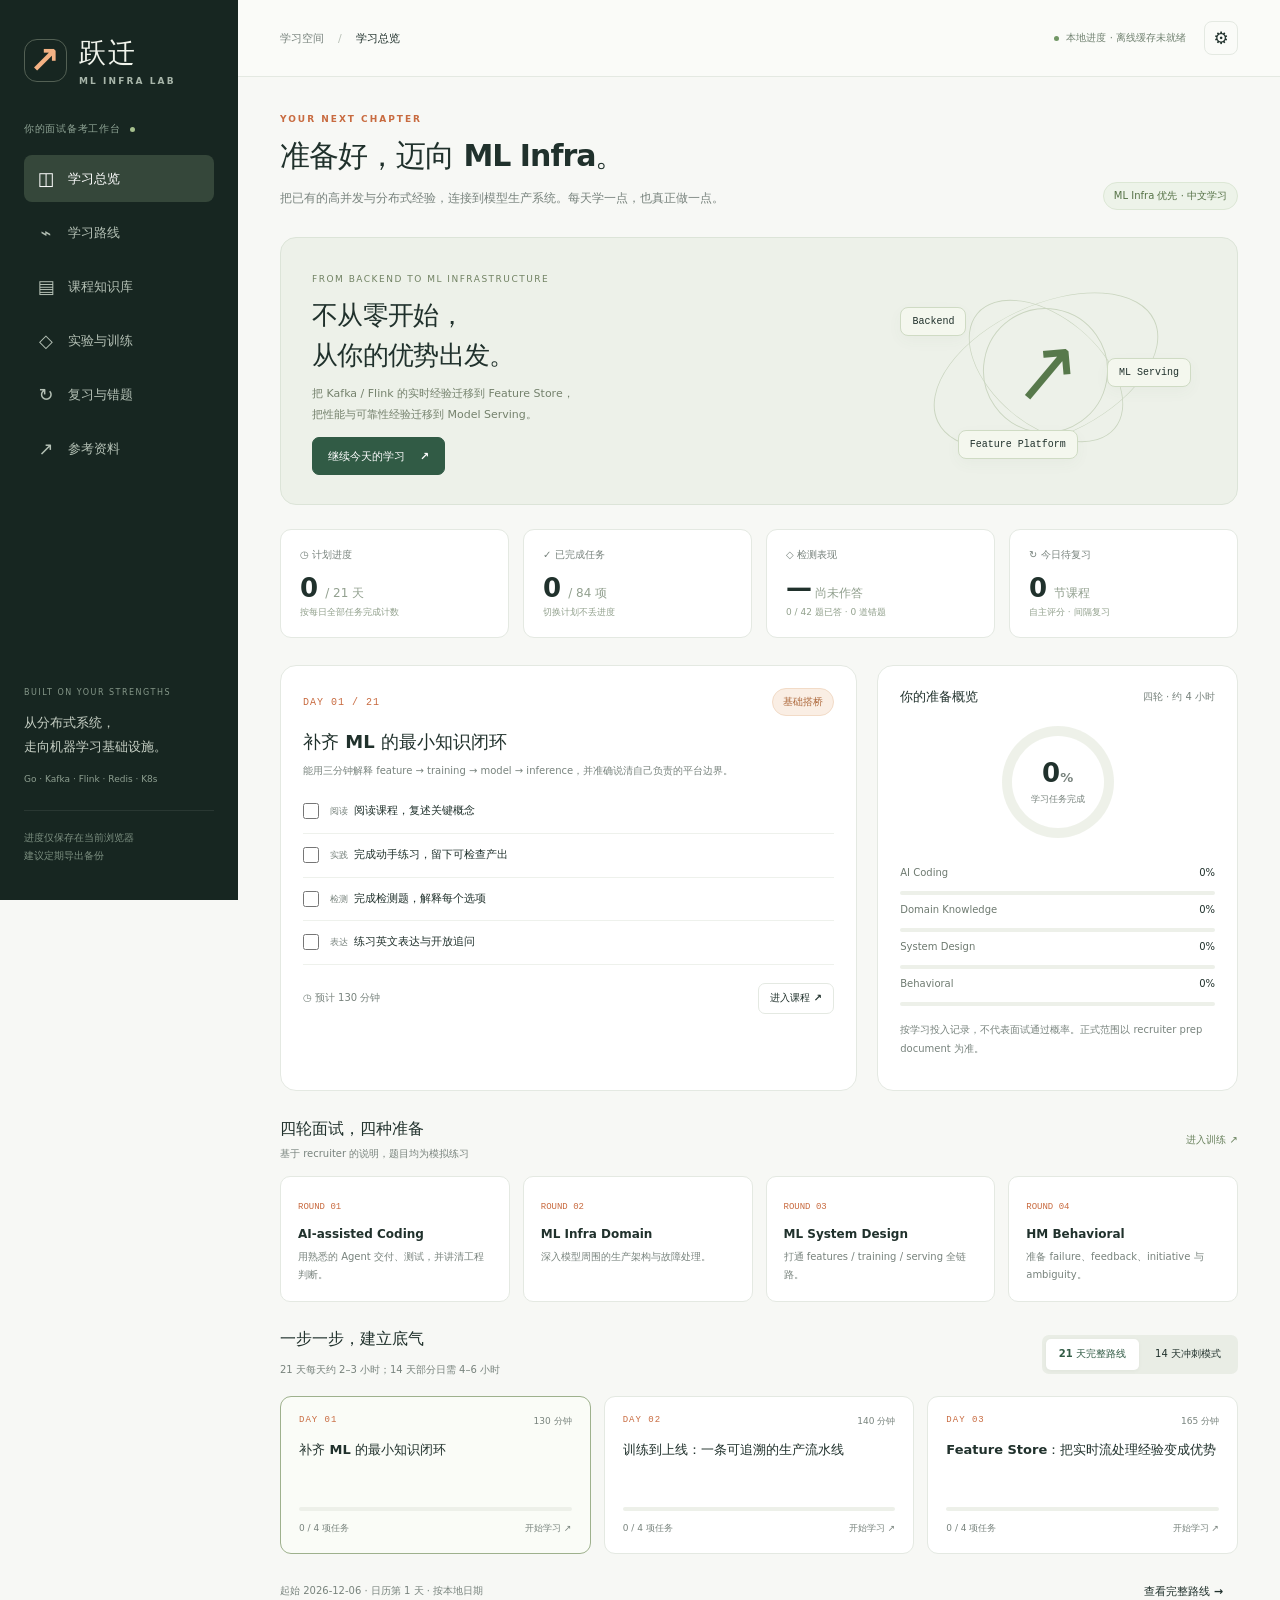
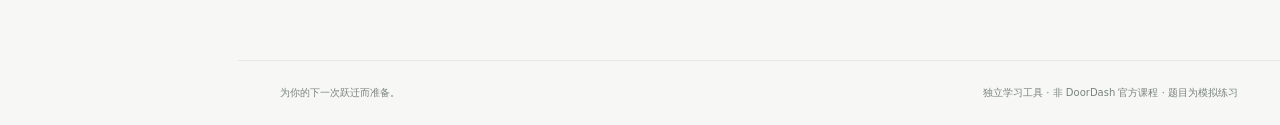
==== ml-infra-prep/index.html @ b17bc9bf "Build Chinese ML infrastructure interview study site" ====
<!doctype html>
<html lang="zh-CN">
<head>
  <meta charset="utf-8">
  <meta name="viewport" content="width=device-width,initial-scale=1">
  <meta name="theme-color" content="#172621">
  <meta name="description" content="为后端工程师设计的 14–21 天 DoorDash ML Infrastructure 中文面试备考工作台。课程、实战、模拟面试与本地学习进度。">
  <title>跃迁 · DoorDash ML Infra 备考工作台</title>
  <link rel="icon" href="./icon.svg" type="image/svg+xml">
  <link rel="manifest" href="./manifest.webmanifest">
  <link rel="stylesheet" href="./style.css">
  <script defer src="./curriculum.js"></script>
  <script defer src="./app.js"></script>
</head>
<body>
  <a class="skip" href="#main">跳到主要内容</a>
  <aside class="sidebar" aria-label="主要导航">
    <a class="brand" href="#home"><span class="brand-mark">↗</span><span>跃迁<span class="brand-en">ML INFRA LAB</span></span></a>
    <div class="workspace-label">你的面试备考工作台 <span class="live-dot"></span></div>
    <nav id="navigation"></nav>
    <div class="sidebar-bottom"><div class="mini-label">BUILT ON YOUR STRENGTHS</div><p>从分布式系统，<br>走向机器学习基础设施。</p><div class="stack">Go · Kafka · Flink · Redis · K8s</div><div class="privacy-note">进度仅保存在当前浏览器<br>建议定期导出备份</div></div>
  </aside>
  <div class="shell">
    <header class="topbar"><div><span class="breadcrumb">学习空间</span><span class="separator">/</span><span id="page-name">学习总览</span></div><div class="top-actions"><span class="save-status" id="save-status">本地进度</span><button class="icon-btn" id="settings-button" aria-label="打开学习设置">⚙</button></div></header>
    <main id="main" tabindex="-1"></main>
    <footer>为你的下一次跃迁而准备。<span>独立学习工具 · 非 DoorDash 官方课程 · 题目为模拟练习</span></footer>
  </div>
  <dialog id="settings-dialog" aria-labelledby="settings-title"><div class="dialog-head"><h2 id="settings-title">学习设置与备份</h2><button class="icon-btn" data-close="settings-dialog" aria-label="关闭设置">✕</button></div><div id="settings-content"></div></dialog>
  <div id="toast" role="status" aria-live="polite"></div>
  <noscript>请开启 JavaScript 使用课程、进度与复习功能。课程数据也可在离线包的 curriculum.js 中阅读。</noscript>
</body>
</html>
---- ml-infra-prep/style.css ----
:root{--ink:#20312c;--muted:#78837d;--paper:#f7f8f5;--white:#fff;--line:#e4e9e2;--green:#315b45;--orange:#c86b40;--soft:#eaf0e8;--dark:#172621;--radius:16px;font-family:Inter,"PingFang SC","Microsoft YaHei",system-ui,sans-serif;color:var(--ink);background:var(--paper);font-synthesis:none}
*{box-sizing:border-box}body{margin:0}button,input,select,textarea{font:inherit}button,a,input,select,textarea{-webkit-tap-highlight-color:transparent}button{cursor:pointer}a{color:inherit;text-decoration:none}button:focus-visible,a:focus-visible,input:focus-visible,select:focus-visible,textarea:focus-visible,summary:focus-visible{outline:3px solid #d28d60;outline-offset:4px}button:disabled{opacity:.55;cursor:default}button{color:inherit}h1,h2,h3,h4,p{margin-top:0}button{touch-action:manipulation}.skip{position:fixed;left:20px;top:-60px;background:white;z-index:100;padding:12px}.skip:focus{top:10px}
.sidebar{position:fixed;width:238px;inset:0 auto 0 0;background:var(--dark);color:#f1f4ec;padding:35px 24px;z-index:10;display:flex;flex-direction:column}.brand{display:flex;gap:12px;align-items:center;font-weight:650;font-size:27px;letter-spacing:2px}.brand-mark{display:grid;place-items:center;width:43px;height:43px;border:1px solid #536054;border-radius:13px;color:#f4b284;font-size:37px;line-height:1}.brand-en{display:block;font-size:9px;letter-spacing:2.1px;color:#a8b6aa;margin-top:5px}.workspace-label{font-size:10px;color:#8fa495;margin:36px 0 19px;letter-spacing:.7px;display:flex;align-items:center;gap:10px}.live-dot{width:5px;height:5px;background:#a5bf8d;border-radius:50%}nav{display:grid;gap:7px}.nav-link{display:flex;align-items:center;gap:13px;padding:13px;border-radius:8px;color:#b4c0b5;font-size:13px;transition:background .2s}.nav-link:hover{background:#ffffff0a;color:white}.nav-link.active{color:#fff;background:#35473a}.nav-icon{width:18px;text-align:center;font-size:18px}.nav-count{margin-left:auto;background:#ffffff13;padding:2px 6px;border-radius:4px;font-size:10px}.sidebar-bottom{margin-top:auto;padding-top:40px}.mini-label{font-size:8px;letter-spacing:1.5px;color:#859789}.sidebar-bottom p{font-size:13px;line-height:1.9;color:#c7d0c5;margin:14px 0}.stack{font-size:9px;color:#8d9e90}.privacy-note{border-top:1px solid #ffffff14;margin-top:26px;padding-top:18px;color:#7c8f80;font-size:10px;line-height:1.8}.shell{margin-left:238px}.topbar{height:77px;border-bottom:1px solid var(--line);padding:0 42px;display:flex;justify-content:space-between;align-items:center;font-size:11px;background:#fafbf8}.breadcrumb{color:var(--muted)}.separator{color:#b8c0b7;padding:0 14px}.top-actions{display:flex;gap:18px;align-items:center}.save-status{color:#708170;font-size:10px}.save-status:before{content:"";display:inline-block;background:#719765;width:5px;height:5px;border-radius:50%;margin-right:7px}.icon-btn{border:1px solid var(--line);background:transparent;border-radius:8px;min-height:34px;min-width:34px;font-size:17px}.icon-btn:hover{background:var(--soft)}main{padding:37px 42px 50px;max-width:1560px;margin:auto;min-height:calc(100vh - 150px)}footer{padding:25px 42px;border-top:1px solid var(--line);font-size:10px;color:var(--muted);display:flex;justify-content:space-between;gap:12px}.eyebrow{font-size:9px;letter-spacing:2px;color:var(--orange);font-weight:650;margin-bottom:12px}.page-heading{display:flex;justify-content:space-between;align-items:flex-end;gap:24px;margin-bottom:27px}.page-heading h1{font-size:30px;font-weight:600;letter-spacing:-1px;margin:0 0 10px}.subtitle{color:var(--muted);font-size:12px;line-height:1.9;margin:0}.pill{font-size:10px;padding:6px 10px;border:1px solid var(--line);border-radius:20px;white-space:nowrap;background:white}.pill.green{background:#edf3e9;color:#547145;border-color:#dce7d5}.pill.orange{background:#faeee4;color:#ad683b;border-color:#f2dbc7}.pill.dark{background:var(--green);color:white;border-color:var(--green)}.hero{border:1px solid #dce4d8;border-radius:var(--radius);background:#edf1e9;position:relative;overflow:hidden;display:grid;grid-template-columns:1.5fr 1fr;margin-bottom:24px;min-height:214px}.hero-copy{padding:29px 31px;z-index:1}.hero h2{font-size:26px;font-weight:580;line-height:1.55;letter-spacing:-.7px;margin:9px 0}.hero p{font-size:11px;line-height:1.9;color:#74816c;max-width:400px}.hero-meta{font-size:9px;letter-spacing:1.5px;color:#718263}.hero-art{position:relative;min-height:180px;display:flex;align-items:center;justify-content:center}.orbit{position:absolute;width:240px;height:240px;border:1px solid #cbd6c1;border-radius:50%;transform:rotate(-25deg) scaleY(.55)}.orbit:nth-child(2){width:180px;height:180px;transform:rotate(40deg) scaleY(.6)}.orbit:nth-child(3){width:125px;height:125px;transform:rotate(10deg)}.orbit-label{position:absolute;border:1px solid #cfdbc4;background:#f4f7ee;padding:8px 11px;border-radius:8px;font-family:monospace;font-size:10px;box-shadow:0 5px 15px #4b654b0a}.orbit-label.one{left:12%;top:26%}.orbit-label.two{right:12%;top:45%}.orbit-label.three{left:27%;bottom:17%}.art-arrow{font-size:84px;font-weight:200;color:#57794b;transform:rotate(-5deg)}.button{display:inline-flex;align-items:center;justify-content:center;gap:8px;border:1px solid var(--line);background:white;border-radius:7px;padding:10px 15px;font-size:11px;min-height:38px;font-weight:550}.button:hover{filter:brightness(.97);border-color:#a7b8a1}.button.primary{background:var(--green);color:white;border-color:var(--green)}.button.small{font-size:10px;padding:7px 11px;min-height:31px}.button.danger{color:#a73d31}.button.ghost{border:0;background:transparent;padding-left:0}.arrow{margin-left:7px}.stats{display:grid;grid-template-columns:repeat(4,1fr);gap:14px;margin-bottom:27px}.stat{border:1px solid var(--line);background:white;border-radius:11px;padding:18px 19px}.stat-label{font-size:10px;color:var(--muted);display:flex;align-items:center;gap:8px}.stat-value{font-size:26px;letter-spacing:-1px;margin:11px 0 3px;font-weight:570}.stat-value span{font-size:12px;color:#92a08f;letter-spacing:0;font-weight:400}.stat-note{font-size:9px;color:#91a08c}.section-head{display:flex;justify-content:space-between;align-items:center;gap:12px;margin:28px 0 15px}.section-head h2{font-size:16px;font-weight:600;margin:0}.section-head p{font-size:10px;color:var(--muted);margin:7px 0 0}.section-head a{font-size:10px;color:#69825d}.dashboard-grid{display:grid;grid-template-columns:1.6fr 1fr;gap:20px}.panel{background:white;border:1px solid var(--line);border-radius:var(--radius);padding:22px}.today-head{display:flex;justify-content:space-between;gap:10px;align-items:center}.today-day{font-family:monospace;font-size:10px;color:var(--orange);letter-spacing:1px}.today-title{font-size:18px;font-weight:600;margin:14px 0 8px}.meta{font-size:10px;color:var(--muted);line-height:1.8}.task{display:flex;gap:11px;align-items:flex-start;padding:12px 0;border-bottom:1px solid #eef1ec;font-size:11px;line-height:1.7;cursor:pointer}.task:last-child{border:0}.task input{accent-color:var(--green);width:16px;height:16px;margin:1px 0 0;flex-shrink:0}.task:has(input:checked) .task-title{text-decoration:line-through;color:var(--muted)}.task-kind{font-size:9px;color:var(--muted);margin-right:6px}.task strong{font-weight:500}.panel-foot{display:flex;justify-content:space-between;align-items:center;gap:10px;margin-top:18px}.progress-ring{height:112px;width:112px;border-radius:50%;background:conic-gradient(var(--green) var(--pct),#eef1e9 0);display:grid;place-items:center;margin:20px auto}.ring-inner{height:92px;width:92px;border-radius:50%;background:white;display:flex;align-items:center;justify-content:center;flex-direction:column}.ring-inner strong{font-size:26px;font-weight:550}.ring-inner span{font-size:9px;color:var(--muted);margin-top:5px}.round-row{display:flex;justify-content:space-between;gap:10px;font-size:10px;padding:9px 0}.round-name{color:#6e7a70}.round-value{font-variant-numeric:tabular-nums}.bar{height:4px;border-radius:5px;background:#edf0e9;overflow:hidden;margin-top:4px}.bar i{display:block;height:100%;background:#8da77d;border-radius:5px;transition:width .25s}.round-cards{display:grid;grid-template-columns:repeat(4,1fr);gap:13px}.round-card{border:1px solid var(--line);border-radius:10px;padding:17px;background:#fff}.round-number{font-family:monospace;font-size:9px;color:var(--orange)}.round-card h3{font-size:12px;margin:14px 0 7px;font-weight:600}.round-card p{font-size:10px;color:var(--muted);line-height:1.8;margin:0}.roadmap-head{display:flex;justify-content:space-between;gap:12px;align-items:center;margin:27px 0 17px}.segmented{background:#e9ede5;border-radius:7px;padding:4px;display:inline-flex;gap:3px}.segmented button{border:0;background:transparent;padding:7px 13px;font-size:10px;border-radius:5px;min-height:31px}.segmented button.selected{background:white;box-shadow:0 1px 4px #162c1b0b;color:var(--green);font-weight:600}.roadmap-preview{display:grid;grid-template-columns:repeat(3,1fr);gap:13px}.day-card{background:white;border:1px solid var(--line);border-radius:11px;padding:18px;position:relative;display:flex;flex-direction:column;gap:11px;min-height:158px}.day-card.current{border-color:#9eb18d;background:#fafcf7}.day-card.complete{background:#f0f5ec}.day-top{display:flex;justify-content:space-between;gap:10px;font-size:9px;color:var(--muted)}.day-index{color:var(--orange);font-family:monospace;letter-spacing:1px}.day-card h3{font-size:13px;line-height:1.7;font-weight:550;margin:0;min-height:44px}.day-card .bar{margin-top:auto}.day-card:hover{border-color:#91a581}.day-bottom{display:flex;justify-content:space-between;align-items:center;font-size:9px;color:var(--muted)}.roadmap-list{display:grid;gap:14px}.roadmap-day{display:grid;grid-template-columns:70px 1fr auto;gap:20px;padding:22px;background:#fff;border:1px solid var(--line);border-radius:12px;align-items:start}.roadmap-day.current{border-color:#8ea57b}.large-day{font-family:monospace;font-size:27px;line-height:1.2;color:#8ca17e}.large-day span{font-family:inherit;display:block;font-size:9px;letter-spacing:2px;color:#8a9784;margin-bottom:6px}.roadmap-day h3{font-size:14px;font-weight:550;margin:0 0 9px}.lesson-links{display:flex;flex-wrap:wrap;gap:8px;margin-top:13px}.lesson-chip{font-size:10px;border:1px solid var(--line);background:#f7f9f4;border-radius:6px;padding:7px 9px}.lesson-chip:hover{border-color:#9bb18c}.phase-label{font-size:9px;color:var(--orange);letter-spacing:1px;margin:24px 0 12px}.notice{background:#f1f4ed;border:1px solid #dce5d5;border-radius:9px;font-size:11px;line-height:1.9;padding:14px 17px;margin:18px 0;color:#5a7151}.notice.warning{background:#fff5e9;border-color:#efdabd;color:#8a6439}.catalog{display:grid;grid-template-columns:repeat(3,1fr);gap:16px}.lesson-card{display:flex;flex-direction:column;border:1px solid var(--line);border-radius:12px;background:white;padding:20px;gap:12px}.lesson-card h2{font-size:15px;line-height:1.7;font-weight:550;margin:0}.lesson-card p{font-size:11px;line-height:1.9;color:var(--muted);margin:0}.lesson-card .button{margin-top:auto}.search{border:1px solid var(--line);background:white;border-radius:8px;padding:11px 14px;width:100%;font-size:12px;min-height:42px}.filters{display:flex;gap:9px;flex-wrap:wrap;margin:19px 0}.filter{border:1px solid var(--line);border-radius:20px;background:white;padding:7px 12px;font-size:10px;min-height:34px}.filter.active{background:var(--green);color:#fff;border-color:var(--green)}.lesson-layout{display:grid;grid-template-columns:minmax(0,1fr) 245px;gap:25px;align-items:start}.article{background:white;border:1px solid var(--line);border-radius:var(--radius);padding:30px;min-width:0}.article h2{font-size:18px;margin:31px 0 14px;font-weight:600}.article h2:first-child{margin-top:0}.article p{font-size:13px;line-height:2.1;color:#546358;overflow-wrap:anywhere}.term-box{font-size:11px;line-height:2;color:#8d673e;background:#fbf5eb;border:1px solid #efe3d1;padding:14px 17px;border-radius:8px;margin-bottom:23px}.article .lab{padding:20px;border:1px solid #dce6d4;background:#f5f8f1;border-radius:10px;margin:25px 0}.article .lab h2{margin:0 0 12px;font-size:15px}.english{border-left:3px solid #abbd9c;background:#f7f9f5;padding:17px 20px;font-size:13px;line-height:1.9;font-family:Georgia,serif;margin:20px 0}.sticky{position:sticky;top:24px}.lesson-aside .panel{padding:20px;margin-bottom:15px}.lesson-aside h3{font-size:12px;font-weight:550;margin-bottom:13px}.lesson-aside .task{font-size:10px}.lesson-aside .meta{font-size:9px}.quiz-question{border:1px solid var(--line);border-radius:10px;padding:20px;margin:15px 0}.quiz-question h3{font-size:13px;line-height:1.9;font-weight:550;margin-bottom:14px}.quiz-option{display:flex;width:100%;text-align:left;gap:10px;align-items:flex-start;background:#fafbf8;border:1px solid var(--line);padding:11px 12px;border-radius:7px;font-size:11px;line-height:1.7;margin:8px 0}.quiz-option:hover{background:#f0f4eb}.quiz-option.correct{border-color:#84a16f;background:#eef5e9}.quiz-option.wrong{border-color:#d6a18c;background:#fcf0e9}.quiz-result{font-size:11px;line-height:1.9;padding:12px;background:#f3f6ee;border-radius:7px;margin-top:13px}.quiz-result.wrong{background:#fff1e8;color:#8b593b}.source-list{display:grid;gap:12px}.source-link{display:block;background:#fafbf8;border:1px solid var(--line);border-radius:8px;padding:13px;font-size:11px;line-height:1.8}.source-link strong{display:block;font-weight:550;color:#355d43}.source-link span{font-size:9px;color:var(--muted)}.source-link:hover{border-color:#9eb28e}.notes-label{font-size:11px;display:block;margin:15px 0 8px}textarea{width:100%;min-height:115px;border:1px solid var(--line);border-radius:8px;resize:vertical;background:#fcfdfb;padding:12px;font-size:12px;line-height:1.8;color:var(--ink)}.question-card{border:1px solid var(--line);border-radius:12px;padding:22px;background:white;margin:13px 0}.question-card h3{font-size:14px;line-height:1.8;font-weight:550;margin:13px 0}.question-actions{display:flex;flex-wrap:wrap;gap:8px;margin-top:14px}.answer{background:#f2f6ed;border-radius:7px;padding:16px;margin-top:15px;font-size:12px;line-height:1.9}.answer[hidden]{display:none}.empty{padding:45px;text-align:center;border:1px dashed #c8d2c1;border-radius:12px;color:var(--muted);font-size:12px;background:#fcfdfb}.review-grid{display:grid;grid-template-columns:1fr 1fr;gap:18px}.review-card{padding:22px;border:1px solid var(--line);border-radius:12px;background:white}.review-card h3{font-size:14px;line-height:1.7}.review-card p{font-size:11px;line-height:1.9;color:var(--muted)}.lab-tabs{display:flex;gap:8px;flex-wrap:wrap;margin-bottom:22px}.form-grid{display:grid;grid-template-columns:repeat(3,1fr);gap:15px;margin:20px 0}.field label{font-size:10px;color:var(--muted);display:block;margin-bottom:8px}.field input,.field select{width:100%;border:1px solid var(--line);border-radius:7px;padding:10px 12px;background:#fcfdf9;min-height:41px}.result-grid{display:grid;grid-template-columns:repeat(4,1fr);gap:12px;margin:22px 0}.result-item{border:1px solid var(--line);border-radius:8px;padding:15px}.result-item b{font-size:22px;display:block;font-weight:550}.result-item span{display:block;font-size:10px;margin-top:8px;color:var(--muted)}.diagram{border:1px solid var(--line);border-radius:12px;padding:23px;background:#f6f8f2;margin:20px 0;overflow:hidden}.diagram-label{font-size:9px;letter-spacing:1px;color:var(--orange);margin-bottom:14px}.diagram-flow{display:flex;gap:7px;align-items:center;flex-wrap:wrap}.diagram-node{padding:13px 10px;background:white;border:1px solid #d6e1cd;border-radius:7px;font-size:10px;flex:1;min-width:90px;text-align:center;line-height:1.7}.diagram-arrow{color:#8ea381}.diagram-offline{margin-top:22px;border-top:1px dashed #d2ddc7;padding-top:19px}.checklist{padding:0;list-style:none}.checklist li{font-size:12px;line-height:1.9;padding:7px 0}.checklist li:before{content:"↗";color:var(--orange);margin-right:10px}details{border:1px solid var(--line);border-radius:9px;background:#fff;margin:12px 0;padding:15px 18px;font-size:12px;line-height:1.9}summary{cursor:pointer;font-weight:550}details p{margin:13px 0 0;color:#65725f}pre{background:#1c2b25;color:#e2eada;padding:20px;border-radius:9px;overflow:auto;font-size:11px;line-height:1.9}code{font-family:"SFMono-Regular",Consolas,monospace;overflow-wrap:anywhere}.timer{display:flex;align-items:center;justify-content:space-between;gap:18px;background:#edf2e7;border:1px solid #d9e3d0;padding:18px 22px;border-radius:11px;margin:20px 0;flex-wrap:wrap}.timer-time{font-family:monospace;font-size:30px;font-variant-numeric:tabular-nums;letter-spacing:2px}.timer-controls{display:flex;gap:8px;align-items:center}.timer select{padding:7px;border:1px solid var(--line);border-radius:6px;background:white;font-size:11px}.resource-grid{display:grid;grid-template-columns:1fr 1fr;gap:17px}.resource-card{padding:22px;border:1px solid var(--line);border-radius:12px;background:white;display:flex;flex-direction:column;gap:12px}.resource-card h2{font-size:14px;line-height:1.8;margin:0;font-weight:550}.resource-card p{font-size:11px;line-height:1.9;color:var(--muted);margin:0}.resource-card a{margin-top:auto}.resource-org{font-size:10px;color:var(--orange);display:flex;justify-content:space-between;gap:8px}.backup-grid{display:grid;grid-template-columns:1fr 1fr;gap:18px}.backup-grid h2{font-size:16px}.backup-grid p{font-size:12px;line-height:1.9;color:var(--muted)}.inline-field{display:flex;gap:10px;align-items:center;margin:15px 0}.inline-field input{border:1px solid var(--line);padding:9px;border-radius:6px;max-width:100%}dialog{border:1px solid var(--line);border-radius:17px;padding:25px;max-width:540px;width:calc(100% - 32px);max-height:90vh;color:var(--ink);box-shadow:0 30px 100px #11221622}dialog::backdrop{background:#14251b66;backdrop-filter:blur(3px)}.dialog-head{display:flex;align-items:center;justify-content:space-between;gap:16px;margin-bottom:20px}.dialog-head h2{font-size:18px;margin:0}dialog p{font-size:12px;line-height:1.9;color:var(--muted)}dialog .button{margin:5px 5px 5px 0}.danger-area{border-top:1px solid var(--line);margin-top:23px;padding-top:15px}.date-info{font-size:10px;color:var(--muted)}#toast{position:fixed;bottom:24px;left:calc(50% + 119px);transform:translate(-50%,20px);background:#243d2d;color:white;padding:13px 20px;border-radius:9px;font-size:12px;z-index:100;opacity:0;pointer-events:none;transition:.2s;max-width:90vw;text-align:center}#toast.show{opacity:1;transform:translate(-50%,0)}.sr-only{position:absolute;width:1px;height:1px;padding:0;margin:-1px;overflow:hidden;clip:rect(0,0,0,0);border:0}.timeline-note{font-size:10px;color:var(--muted);line-height:1.9;margin-top:14px}.tabular{font-variant-numeric:tabular-nums}.completed-banner{background:#eaf2e3;padding:17px;border-radius:9px;margin-bottom:20px;font-size:12px;color:#456337}.star-fields{display:grid;grid-template-columns:1fr 1fr;gap:15px}.star-fields .wide{grid-column:1/-1}.chart-row{display:grid;grid-template-columns:75px 1fr 65px;gap:12px;align-items:center;font-size:10px;margin:12px 0}.chart-row .bar{height:12px;margin:0}.chart-row b{text-align:right;font-weight:500}.text-link{color:var(--green);text-decoration:underline;text-underline-offset:3px}.no-margin{margin:0}.mobile-word{display:none}
@media(min-width:1500px){main{padding-top:45px}.hero{min-height:245px}.hero-copy{padding:37px 39px}.hero h2{font-size:31px}.hero-art{min-height:220px}.orbit{width:300px;height:300px}.orbit:nth-child(2){width:235px;height:235px}.orbit:nth-child(3){width:165px;height:165px}.art-arrow{font-size:108px}}
@media(max-width:1150px){.sidebar{width:210px;padding:30px 20px}.shell{margin-left:210px}.topbar{padding:0 27px}main{padding:30px 27px}.catalog{grid-template-columns:1fr 1fr}.lesson-layout{grid-template-columns:minmax(0,1fr) 215px;gap:17px}.hero-copy{padding:25px}.hero h2{font-size:24px}.orbit-label.one{left:3%}.orbit-label.two{right:3%}.dashboard-grid{grid-template-columns:1.4fr 1fr}footer{padding:25px 27px}.round-cards{gap:9px}.round-card{padding:14px}.round-card h3{font-size:11px}#toast{left:calc(50% + 105px)}}
@media(max-width:900px){.sidebar{width:174px;padding:25px 15px}.shell{margin-left:174px}.brand{font-size:23px;gap:9px}.brand-mark{width:36px;height:36px}.brand-en{font-size:7px}.nav-link{font-size:11px;padding:12px 9px;gap:9px}.workspace-label{font-size:9px}.sidebar-bottom p{font-size:11px}.stack{font-size:8px}.hero{grid-template-columns:1.5fr 1fr}.hero h2{font-size:22px}.hero-art .orbit{width:170px;height:170px}.orbit-label{font-size:8px;padding:6px 8px}.stats{gap:9px}.stat{padding:15px 13px}.stat-value{font-size:24px}.dashboard-grid{grid-template-columns:1fr}.round-cards{grid-template-columns:1fr 1fr}.roadmap-preview{grid-template-columns:1fr 1fr}.roadmap-preview .day-card:last-child{display:none}.lesson-layout{grid-template-columns:1fr}.sticky{position:static}.lesson-aside{display:grid;grid-template-columns:1fr 1fr;gap:15px}.article{padding:24px}.page-heading h1{font-size:26px}.result-grid{grid-template-columns:1fr 1fr}.hero-copy{padding:23px}.hero p{font-size:10px}.resource-grid{grid-template-columns:1fr}.page-heading{align-items:flex-start}.roadmap-day{grid-template-columns:50px 1fr;gap:15px}.roadmap-day>.button{grid-column:2}.review-grid{grid-template-columns:1fr}footer{flex-direction:column;line-height:1.7}#toast{left:calc(50% + 87px)}}
@media(max-width:650px){.sidebar{position:fixed;inset:auto 0 0;width:auto;padding:0;height:68px;border-top:1px solid #ffffff1a;background:#172621f5;backdrop-filter:blur(10px)}.sidebar .brand,.workspace-label,.sidebar-bottom{display:none}nav{display:flex;gap:0;height:100%;justify-content:space-around;padding:6px}.nav-link{flex:1;justify-content:center;flex-direction:column;gap:4px;padding:7px 1px;font-size:9px;border-radius:7px}.nav-icon{font-size:18px}.nav-count{display:none}.nav-link.active{background:#ffffff0c;color:#d4e8c2}.shell{margin-left:0;padding-bottom:68px}.topbar{height:58px;padding:0 20px;font-size:10px}.top-actions{gap:10px}.save-status{font-size:9px}.topbar .icon-btn{border:0}main{padding:25px 18px 35px}.page-heading{gap:12px;margin-bottom:21px}.page-heading h1{font-size:25px;line-height:1.4;letter-spacing:-.5px}.page-heading>.pill{display:none}.eyebrow{font-size:8px;margin-bottom:10px;letter-spacing:1.5px}.subtitle{font-size:11px}.hero{min-height:225px;grid-template-columns:1fr .65fr;margin-bottom:17px}.hero-copy{padding:22px 0 22px 20px}.hero h2{font-size:22px;line-height:1.6}.hero p{font-size:10px}.hero-meta{font-size:7px}.hero-art{min-width:0;overflow:hidden}.hero-art .orbit{width:150px;height:150px}.orbit-label{font-size:7px;padding:6px}.orbit-label.one{left:2%;top:25%}.orbit-label.two{right:-1%;top:45%}.orbit-label.three{left:11%;bottom:19%}.art-arrow{font-size:65px}.stats{grid-template-columns:1fr 1fr;gap:10px;margin-bottom:22px}.stat{padding:15px}.stat-value{font-size:25px;margin:9px 0 3px}.stat-label{font-size:10px}.stat-note{font-size:9px}.dashboard-grid{gap:14px}.panel{padding:20px}.section-head{margin-top:23px}.section-head h2{font-size:15px}.today-title{font-size:17px}.round-cards{gap:10px}.round-card{padding:16px}.round-card h3{font-size:11px}.round-card p{font-size:10px}.roadmap-preview{gap:10px}.day-card{padding:15px;min-height:168px}.day-card h3{font-size:12px}.roadmap-head{align-items:flex-start}.roadmap-head .meta{font-size:9px;max-width:135px}.segmented button{padding:6px 9px;font-size:9px}.catalog{grid-template-columns:1fr}.lesson-card{padding:20px}.lesson-card h2{font-size:16px}.lesson-aside{grid-template-columns:1fr}.lesson-layout{display:flex;flex-direction:column}.lesson-aside{width:100%}.article{padding:22px 19px;width:100%}.article p{font-size:13px;line-height:2.05}.article h2{font-size:17px}.term-box{font-size:10px}.english{font-size:13px;padding:15px}.form-grid{grid-template-columns:1fr 1fr;gap:12px}.result-item{padding:13px}.result-item b{font-size:21px}.result-item span{font-size:9px}.diagram{padding:17px 13px}.diagram-flow{flex-direction:column}.diagram-node{width:100%;flex:0;padding:12px}.diagram-arrow{transform:rotate(90deg)}.diagram-offline .diagram-node{font-size:10px}.roadmap-day{padding:18px 15px;gap:10px;grid-template-columns:40px 1fr}.large-day{font-size:25px}.roadmap-day h3{font-size:13px}.lesson-links{gap:6px}.lesson-chip{font-size:9px}.backup-grid{grid-template-columns:1fr}.star-fields{grid-template-columns:1fr}.star-fields .wide{grid-column:auto}.question-card{padding:19px}.question-card h3{font-size:13px}.question-actions .button{font-size:10px;padding:8px 10px}.resource-card{padding:19px}.timer{padding:17px;gap:14px}.timer-time{font-size:28px}.timer-controls{flex-wrap:wrap}.chart-row{grid-template-columns:60px 1fr 55px}.pill{font-size:9px}footer{padding:23px 18px;font-size:9px}#toast{left:50%;bottom:83px;max-width:calc(100vw - 30px);width:max-content}.mobile-word{display:inline}.desktop-word{display:none}}
main:focus{outline:none}
@media(max-width:650px){input,select,textarea{font-size:16px!important}.segmented{flex-shrink:0}}
@media(prefers-reduced-motion:reduce){*{transition:none!important;scroll-behavior:auto!important}}
@media print{.sidebar,.topbar,footer,.button,.lesson-aside,.quiz-option,#toast{display:none!important}.shell{margin:0;padding:0}main{padding:0}.lesson-layout{display:block}.article{border:0;padding:0}body{background:white}.page-heading{margin-bottom:20px}.answer[hidden]{display:block}}
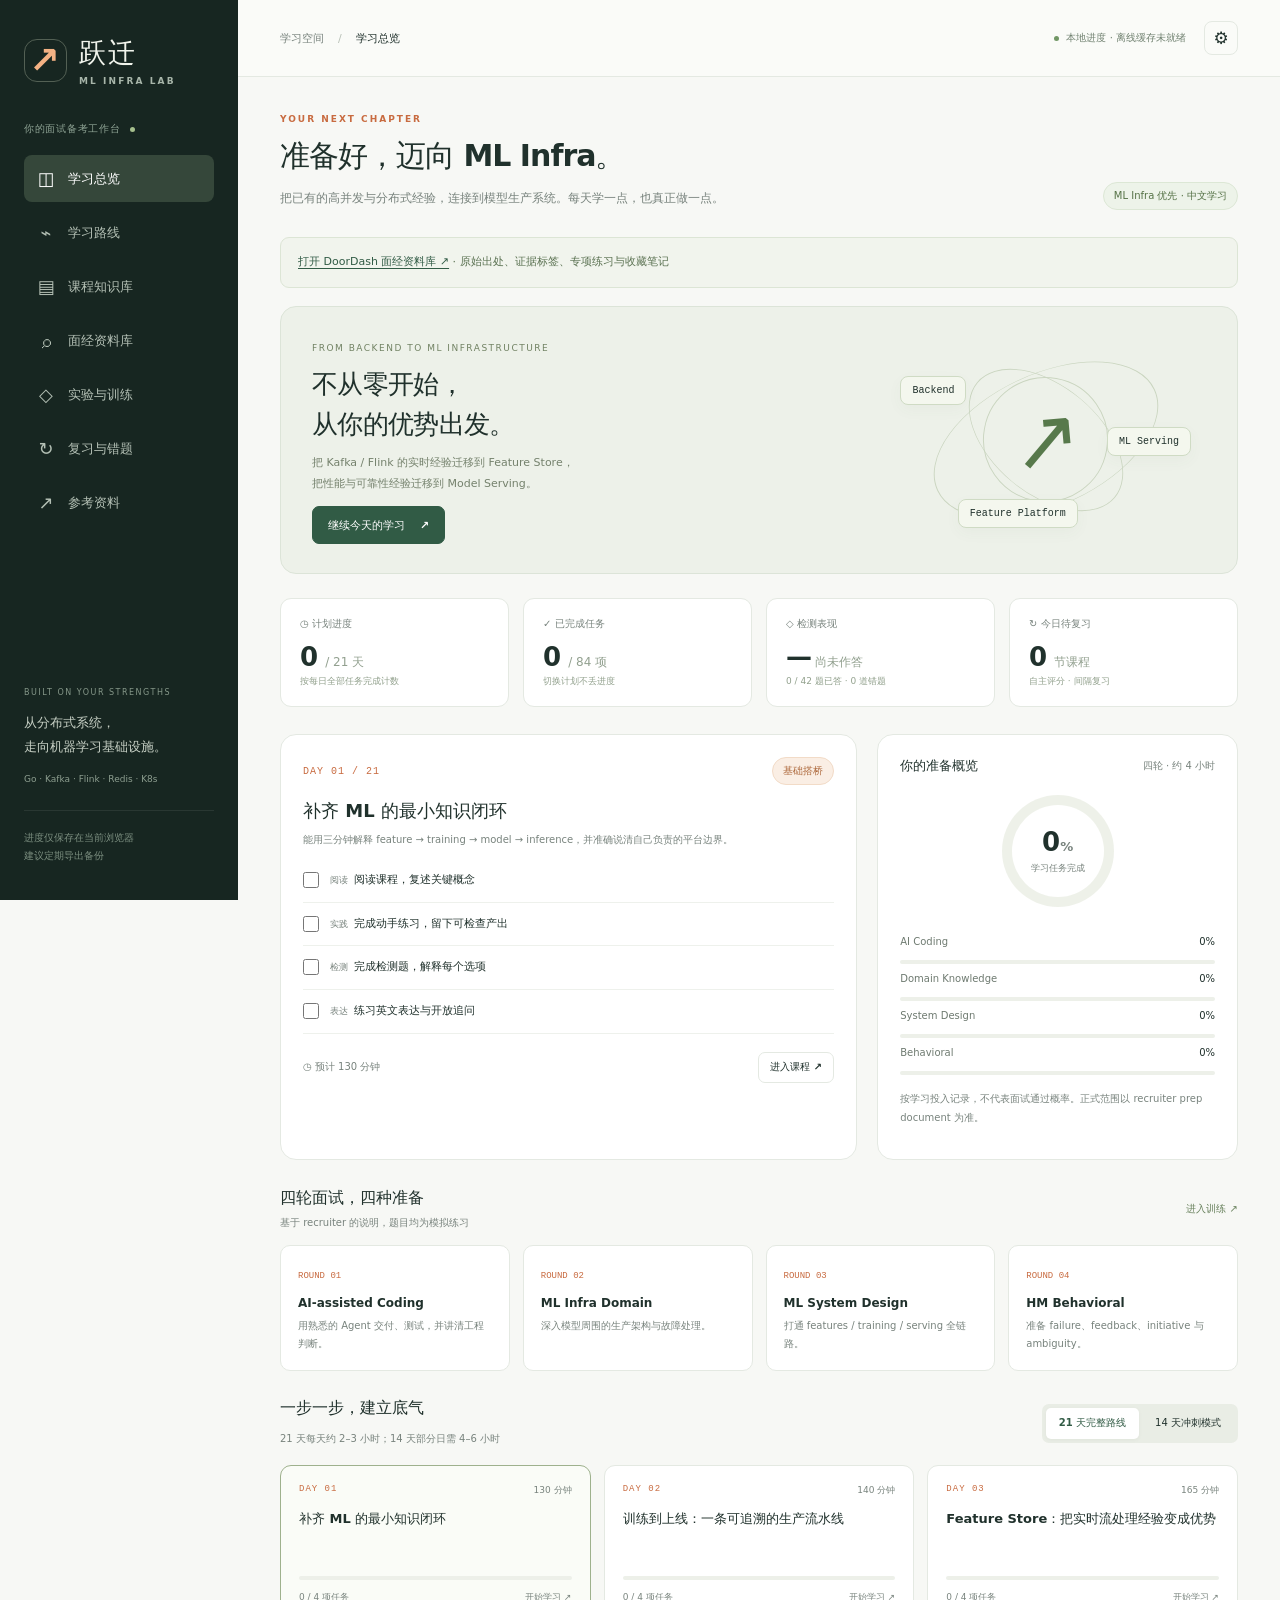
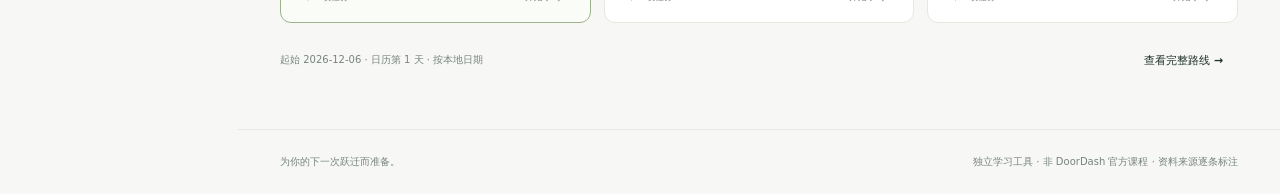
==== commit c705dc39: "Add sourced DoorDash ML interview research workspace" ====
--- a/ml-infra-prep/index.html
+++ b/ml-infra-prep/index.html
@@ -9,7 +9,10 @@
   <link rel="icon" href="./icon.svg" type="image/svg+xml">
   <link rel="manifest" href="./manifest.webmanifest">
   <link rel="stylesheet" href="./style.css">
+  <link rel="stylesheet" href="./interview.css">
   <script defer src="./curriculum.js"></script>
+  <script defer src="./interviews.js"></script>
+  <script defer src="./interview-ui.js"></script>
   <script defer src="./app.js"></script>
 </head>
 <body>
@@ -23,7 +26,7 @@
   <div class="shell">
     <header class="topbar"><div><span class="breadcrumb">学习空间</span><span class="separator">/</span><span id="page-name">学习总览</span></div><div class="top-actions"><span class="save-status" id="save-status">本地进度</span><button class="icon-btn" id="settings-button" aria-label="打开学习设置">⚙</button></div></header>
     <main id="main" tabindex="-1"></main>
-    <footer>为你的下一次跃迁而准备。<span>独立学习工具 · 非 DoorDash 官方课程 · 题目为模拟练习</span></footer>
+    <footer>为你的下一次跃迁而准备。<span>独立学习工具 · 非 DoorDash 官方课程 · 资料来源逐条标注</span></footer>
   </div>
   <dialog id="settings-dialog" aria-labelledby="settings-title"><div class="dialog-head"><h2 id="settings-title">学习设置与备份</h2><button class="icon-btn" data-close="settings-dialog" aria-label="关闭设置">✕</button></div><div id="settings-content"></div></dialog>
   <div id="toast" role="status" aria-live="polite"></div>
--- a/ml-infra-prep/interview.css
+++ b/ml-infra-prep/interview.css
@@ -0,0 +1,73 @@
+.research-availability{border:1px solid #e6d7bd;border-radius:10px;padding:18px 21px;background:#faf5ea;color:#80643d;margin-bottom:19px;font-size:12px;line-height:1.9}
+.research-availability strong{font-weight:600}.research-availability p{font-size:11px;margin:7px 0 0}
+.research-visible-caveat{font-size:11px;line-height:1.9;background:#faf5ea;color:#866c48;border-left:2px solid #d4b88e;padding:10px 12px;margin:0 0 14px}
+.research-intro{display:grid;grid-template-columns:1.5fr 1fr;gap:35px;padding:29px 31px;border:1px solid #dce4d8;background:#edf1e9;border-radius:16px;margin-bottom:20px;align-items:center}
+.research-intro h2{font-size:25px;font-weight:570;line-height:1.65;letter-spacing:-.6px;margin:5px 0 12px}
+.research-intro p{font-size:12px;color:#6b7d62;line-height:1.9;margin:0;max-width:530px}
+.research-intro-aside{border-left:1px solid #cedac5;padding:10px 0 10px 35px;display:grid;gap:13px}
+.research-intro-aside>span{font-size:10px;color:#74816c;line-height:1.8}
+.research-intro-aside strong{font-weight:500;font-size:19px;color:#415f35}
+.research-intro-aside strong b{font-size:37px;font-weight:550;letter-spacing:-1.5px;margin-right:8px}
+.research-source-counts{display:grid;grid-template-columns:repeat(4,1fr);gap:12px;margin:20px 0}
+.research-source-counts>div{background:white;border:1px solid var(--line);border-radius:11px;padding:18px}
+.research-source-counts strong{display:block;font-size:26px;font-weight:550;line-height:1.3;margin-top:12px}
+.research-source-counts p{font-size:10px;line-height:1.7;color:var(--muted);margin:6px 0 0}
+.research-kind{font-size:10px;line-height:1.7;font-weight:500;display:inline-block;border-radius:20px;padding:4px 9px;background:#eef1ed;color:#65735f;flex-shrink:0}
+.research-kind-candidate{background:#eaf3e5;color:#4d7140}.research-kind-repost{background:#f9eddf;color:#9b683a}.research-kind-prep{background:#edf0f7;color:#65718e}.research-kind-official{background:#eef3f1;color:#50796b}
+.research-reading-guide{font-size:11px;line-height:1.9;display:flex;align-items:flex-start;gap:15px;margin:22px 0;color:#72806c}
+.research-reading-guide strong{white-space:nowrap;font-weight:550;color:#53694b}
+.research-toolbar{border:1px solid var(--line);border-radius:12px;background:white;padding:20px;margin:23px 0 20px}
+.research-toolbar .search{background:#f9fbf6}
+.research-filter-grid{display:grid;grid-template-columns:repeat(3,minmax(0,1fr));gap:15px;margin-top:17px}
+.research-filter-grid label{display:block;font-size:10px;color:var(--muted);margin:0 0 7px}
+.research-filter-grid select{width:100%;min-width:0;min-height:39px;padding:9px 11px;background:white;border:1px solid var(--line);border-radius:7px;font-size:11px;color:var(--ink)}
+.research-filter-actions{display:flex;align-items:center;flex-wrap:wrap;gap:9px;margin-top:16px}
+.research-filter-actions .filter{margin:0}
+.research-filter-actions .button{margin-left:auto}
+.research-result-heading{display:flex;justify-content:space-between;align-items:center;gap:15px;margin:20px 0 14px;color:var(--muted);font-size:10px}
+.research-result-heading p{margin:0}.research-result-heading strong{color:var(--green);font-weight:600}
+.research-cards{display:grid;grid-template-columns:repeat(2,minmax(0,1fr));gap:17px;align-items:start}
+.research-card{padding:23px;background:white;border:1px solid var(--line);border-radius:13px;min-width:0;overflow-wrap:anywhere}
+.research-card.is-read{border-color:#c9d9be}
+.research-card-top{display:flex;align-items:center;justify-content:space-between;gap:10px;margin-bottom:13px}
+.research-meta{font-size:9px;color:var(--muted);line-height:1.7;text-align:right}
+.research-card h2{font-size:16px;font-weight:570;line-height:1.75;margin:0 0 8px}
+.research-role{font-size:10px;color:#8a795f;line-height:1.9;margin:0 0 13px}
+.research-summary{font-size:12px;line-height:1.95;color:#667361;margin:0 0 14px}
+.research-tags{display:flex;flex-wrap:wrap;gap:6px;margin:12px 0}
+.research-tags span{font-size:9px;line-height:1.7;padding:4px 7px;background:#f4f6f0;color:#7b8872;border-radius:5px}
+.research-tags .research-round{background:#e9efe4;color:#5f7951}
+.research-sources{display:flex;align-items:center;flex-wrap:wrap;gap:14px;margin:16px 0}
+.research-source-link{font-size:10px;line-height:1.8;color:#436b36;text-decoration:underline;text-decoration-color:#b6c6aa;text-underline-offset:4px}
+.research-source-link:hover{color:#263e1e;text-decoration-color:#426337}
+.research-card details{font-size:11px;padding:13px 15px;background:#fcfdfb;margin:12px 0;min-width:0}
+.research-card summary{line-height:1.9;font-size:11px}
+.research-card details h3,.research-coverage h3{font-size:11px;margin:17px 0 8px;color:#516744;font-weight:600}
+.research-card details p{font-size:11px;line-height:1.95}
+.research-bullets{padding-left:17px;margin:10px 0}
+.research-bullets li{font-size:11px;line-height:1.95;color:#607055;margin:7px 0}
+.research-card .research-caveat{border-left:2px solid #d7bb96;padding-left:11px;color:#8b755c;margin-top:14px}
+.research-card .research-practice{background:#f6f8f1}
+.research-practice summary span{color:#8b967f;font-size:9px;font-weight:400;margin-left:7px}
+.research-card .research-practice-label{color:#8a7a62;font-size:10px;margin-top:11px}
+.research-lessons{display:flex;flex-wrap:wrap;gap:7px;align-items:center;margin-top:17px}
+.research-lessons>span{font-size:9px;color:var(--muted);margin-right:2px}
+.research-lessons>a{font-size:9px;line-height:1.8;border:1px solid #dfe7d8;background:#fafcf7;padding:5px 8px;border-radius:5px;color:#627854}
+.research-lessons>a:hover{border-color:#9caf8d}
+.research-card-actions{display:flex;flex-wrap:wrap;align-items:center;gap:8px;margin:18px 0 11px}
+.research-card-actions .button{font-size:10px}
+.research-card-actions .button.ghost{font-size:9px}
+.research-note textarea{font-size:12px;min-height:100px}
+.research-card .research-note{background:transparent;border-style:dashed;margin-bottom:0}
+.research-empty p{margin:0 0 16px}
+.research-coverage{margin:25px 0 0;background:#f4f7ef;padding:18px 21px}
+.research-coverage summary{font-size:12px}
+.research-coverage p{font-size:11px;line-height:1.95}
+.research-query-list{display:flex;flex-wrap:wrap;gap:7px;margin:12px 0}
+.research-query-list code{font-size:10px;line-height:1.8;background:#fff;border:1px solid #e2e7dc;border-radius:5px;padding:5px 9px;max-width:100%;overflow-wrap:anywhere}
+.research-blocked{list-style:none;padding:0;margin:10px 0}
+.research-blocked li{display:grid;grid-template-columns:minmax(0,1fr) minmax(0,1.3fr);gap:15px;padding:9px 0;border-bottom:1px solid #e3e9db;font-size:10px;line-height:1.8;color:#88927e;overflow-wrap:anywhere}
+.research-blocked li:last-child{border:0}
+@media(max-width:1100px){.research-cards{grid-template-columns:1fr}.research-card{padding:23px}.research-source-counts{gap:9px}.research-source-counts>div{padding:15px}.research-intro{padding:25px;gap:22px}.research-intro-aside{padding-left:23px}}
+@media(max-width:750px){.research-intro{grid-template-columns:1fr;gap:20px}.research-intro-aside{border-left:0;border-top:1px solid #cedac5;padding:17px 0 0;gap:8px}.research-intro-aside strong b{font-size:29px}.research-source-counts{grid-template-columns:1fr 1fr}.research-filter-grid{grid-template-columns:1fr 1fr}.research-filter-grid>div:last-child{grid-column:1/-1}}
+@media(max-width:650px){.research-intro{padding:23px 20px}.research-intro h2{font-size:23px}.research-intro p{font-size:11px}.research-intro-aside>span{font-size:10px}.research-source-counts>div{padding:16px}.research-source-counts p{font-size:9px}.research-reading-guide{font-size:10px;gap:10px}.research-toolbar{padding:17px}.research-filter-grid{gap:12px}.research-filter-grid select{padding:9px 8px}.research-filter-actions{gap:6px}.research-filter-actions .filter{font-size:9px;padding:7px 9px}.research-filter-actions .button{font-size:9px}.research-card{padding:20px 17px}.research-card h2{font-size:16px}.research-meta{font-size:9px}.research-summary{font-size:12px}.research-card details{padding:12px}.research-card details p,.research-bullets li{font-size:12px}.research-result-heading{align-items:flex-start}.research-result-heading>span{text-align:right;max-width:130px;font-size:9px}.research-card-actions .button{min-height:37px}.research-note textarea{font-size:16px}.research-coverage{padding:17px}.research-blocked li{grid-template-columns:1fr;gap:4px}.research-query-list code{font-size:9px}}
